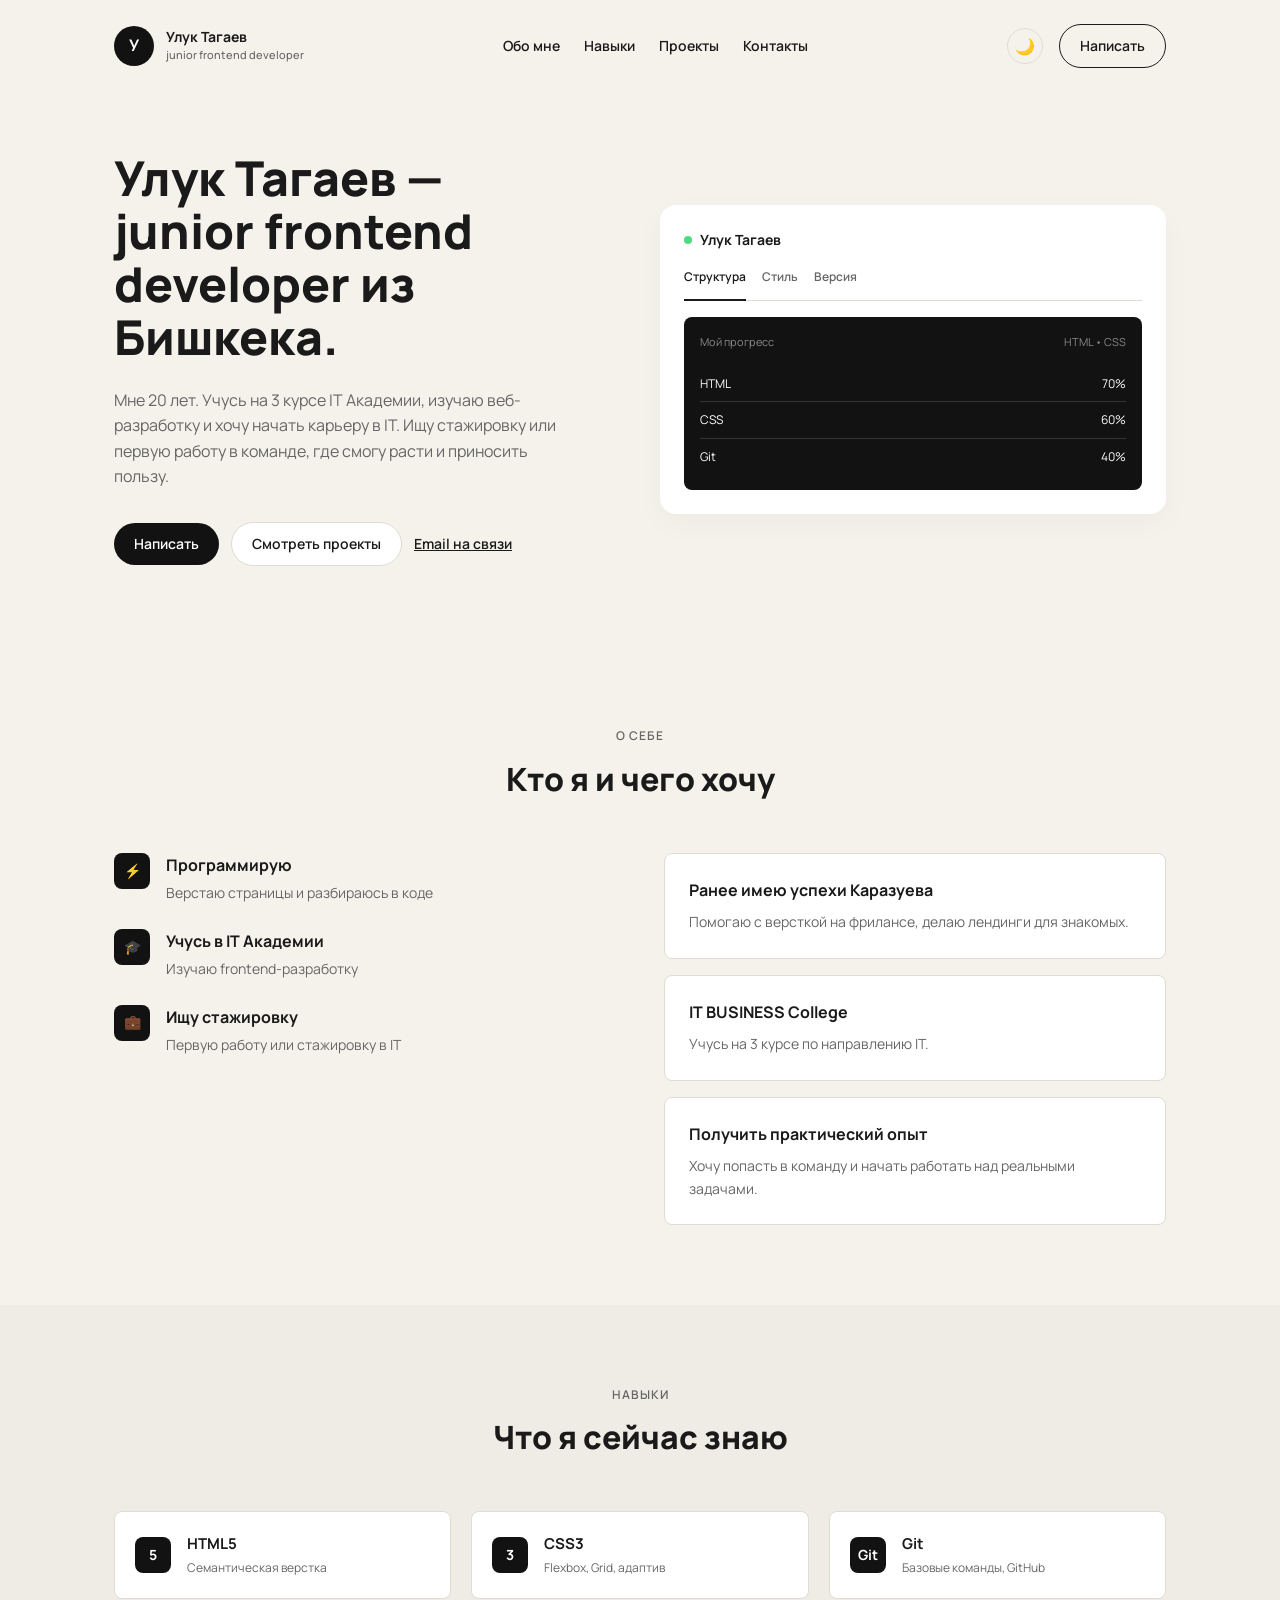
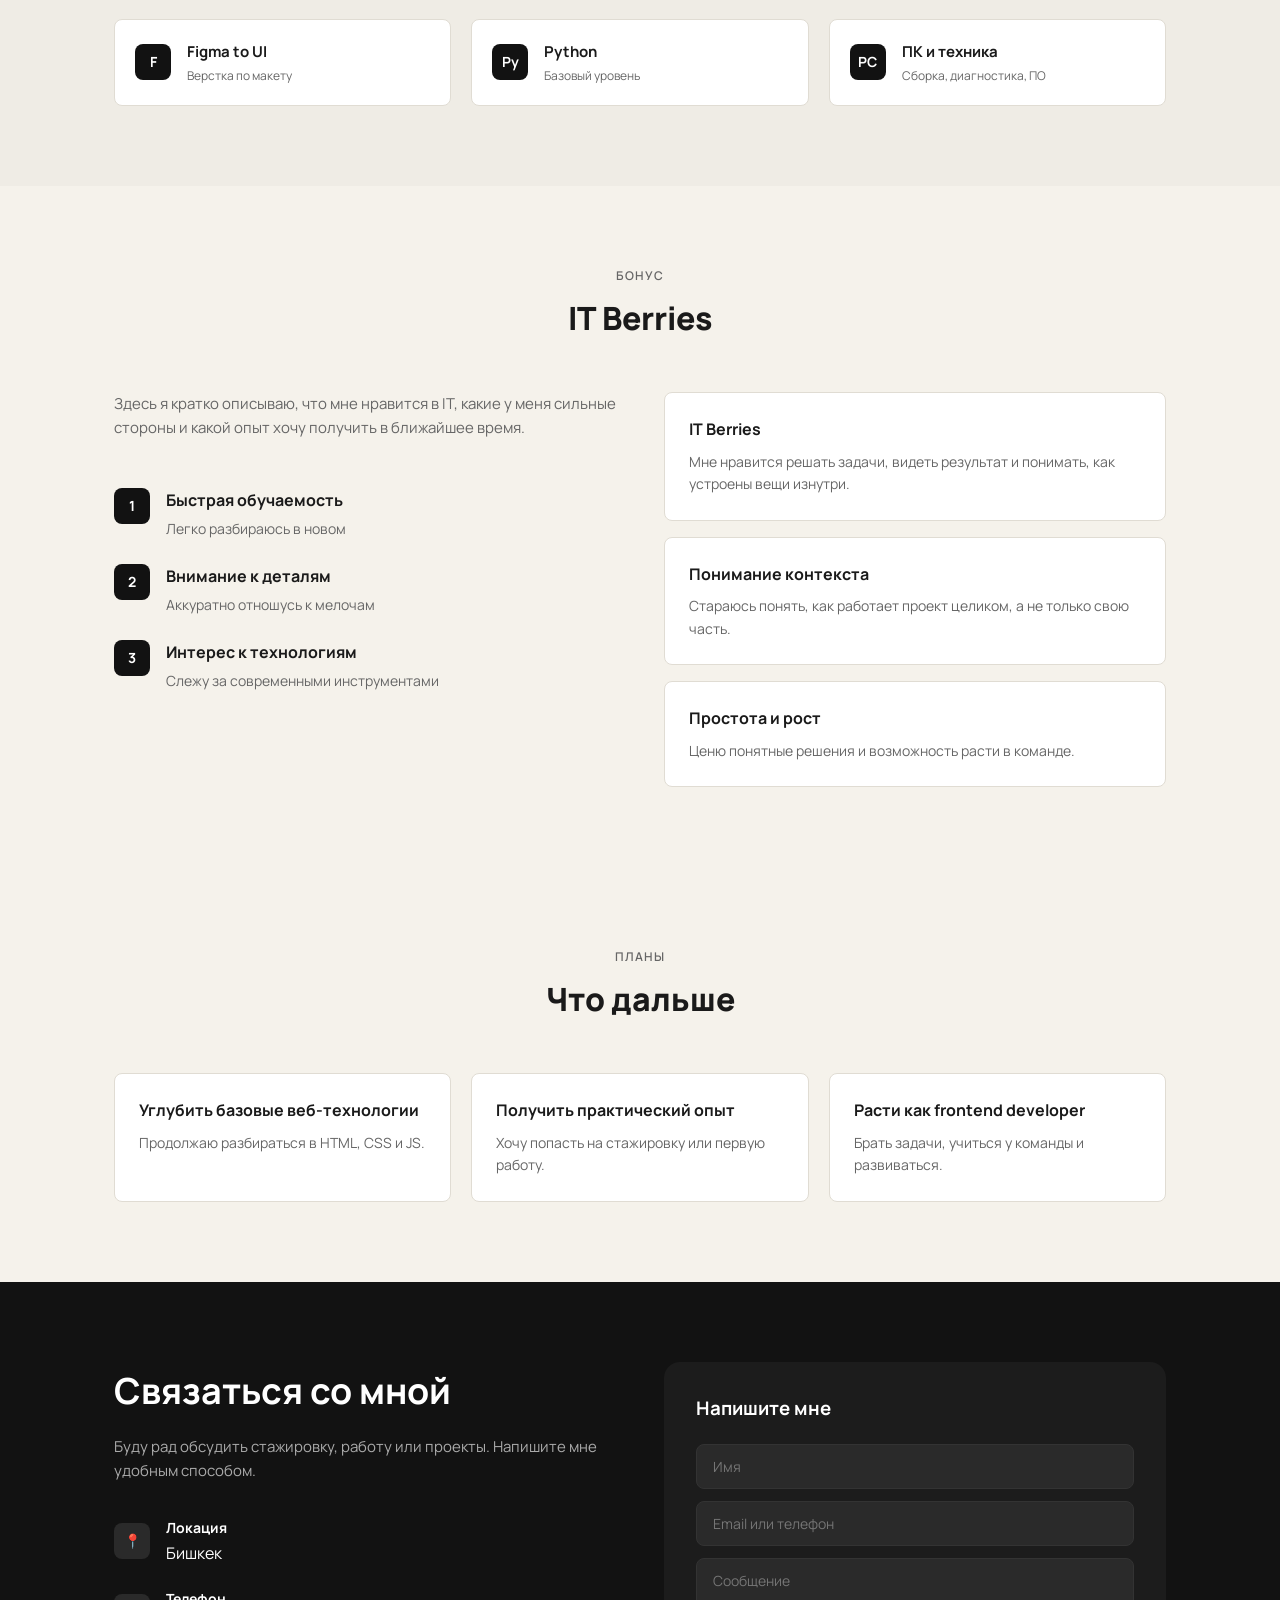
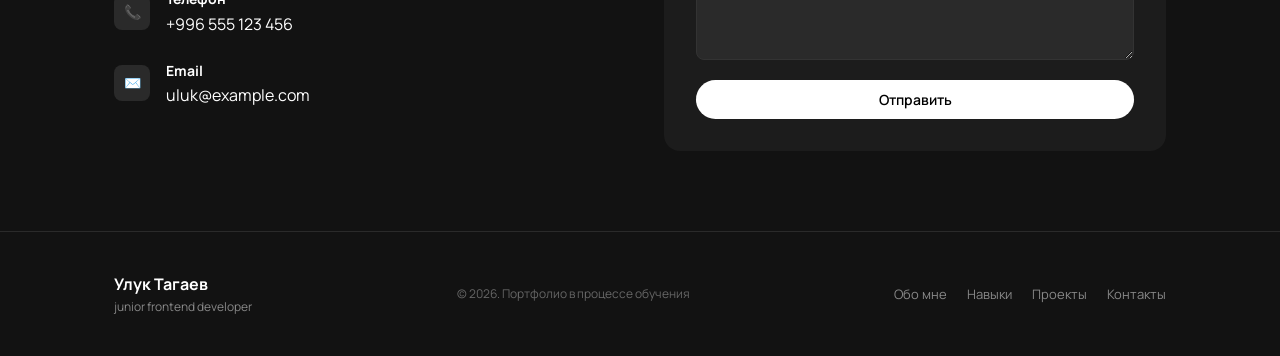
==== index.html @ b8d11c18 "Add files via upload" ====
<!DOCTYPE html>
<html lang="ru">
  <head>
    <meta charset="UTF-8" />
    <meta name="viewport" content="width=device-width, initial-scale=1.0" />
    <title>Улук Тагаев — Junior Frontend Developer</title>
    <link rel="stylesheet" href="style.css" />
    <link rel="preconnect" href="https://fonts.googleapis.com" />
    <link rel="preconnect" href="https://fonts.gstatic.com" crossorigin />
    <link
      href="https://fonts.googleapis.com/css2?family=Manrope:wght@400;500;600;700;800&display=swap"
      rel="stylesheet"
    />
  </head>
  <body>
    <header class="header">
      <div class="container header-inner">
        <div class="logo">
          <span class="logo-icon">У</span>
          <span class="logo-text"
            >Улук Тагаев<br /><small>junior frontend developer</small></span
          >
        </div>
        <nav class="nav">
          <a href="#about">Обо мне</a>
          <a href="#skills">Навыки</a>
          <a href="#projects">Проекты</a>
          <a href="#contacts">Контакты</a>
        </nav>
        <div class="header-actions">
          <button class="theme-toggle">🌙</button>
          <a href="#contacts" class="btn btn-outline">Написать</a>
        </div>
      </div>
    </header>

    <main>
      <section class="hero">
        <div class="container hero-grid">
          <div class="hero-content">
            <h1>
              Улук Тагаев —<br />junior frontend<br />developer из<br />Бишкека.
            </h1>
            <p>
              Мне 20 лет. Учусь на 3 курсе IT Академии, изучаю веб-разработку и
              хочу начать карьеру в IT. Ищу стажировку или первую работу в
              команде, где смогу расти и приносить пользу.
            </p>
            <div class="hero-buttons">
              <a href="#contacts" class="btn btn-dark">Написать</a>
              <a href="#projects" class="btn btn-light">Смотреть проекты</a>
              <a href="#" class="btn btn-link">Email на связи</a>
            </div>
          </div>
          <div class="hero-card">
            <div class="hero-card-header">
              <span class="status-dot"></span> Улук Тагаев
            </div>
            <div class="hero-card-tabs">
              <span class="active">Структура</span>
              <span>Стиль</span>
              <span>Версия</span>
            </div>
            <div class="hero-card-body">
              <div class="mock-window">
                <div class="mock-window-header">
                  <span>Мой прогресс</span>
                  <span>HTML • CSS</span>
                </div>
                <div class="mock-window-content">
                  <div class="mock-line">
                    <span>HTML</span> <span>70%</span>
                  </div>
                  <div class="mock-line"><span>CSS</span> <span>60%</span></div>
                  <div class="mock-line"><span>Git</span> <span>40%</span></div>
                </div>
              </div>
            </div>
          </div>
        </div>
      </section>

      <section id="about" class="section">
        <div class="container">
          <div class="section-title-center">
            <span class="subtitle">О себе</span>
            <h2>Кто я и чего хочу</h2>
          </div>
          <div class="split-layout">
            <div class="split-left">
              <div class="list-item">
                <div class="icon-box">⚡</div>
                <div>
                  <h4>Программирую</h4>
                  <p>Верстаю страницы и разбираюсь в коде</p>
                </div>
              </div>
              <div class="list-item">
                <div class="icon-box">🎓</div>
                <div>
                  <h4>Учусь в IT Академии</h4>
                  <p>Изучаю frontend-разработку</p>
                </div>
              </div>
              <div class="list-item">
                <div class="icon-box">💼</div>
                <div>
                  <h4>Ищу стажировку</h4>
                  <p>Первую работу или стажировку в IT</p>
                </div>
              </div>
            </div>
            <div class="split-right">
              <div class="card">
                <h4>Ранее имею успехи Каразуева</h4>
                <p>
                  Помогаю с версткой на фрилансе, делаю лендинги для знакомых.
                </p>
              </div>
              <div class="card">
                <h4>IT BUSINESS College</h4>
                <p>Учусь на 3 курсе по направлению IT.</p>
              </div>
              <div class="card">
                <h4>Получить практический опыт</h4>
                <p>
                  Хочу попасть в команду и начать работать над реальными
                  задачами.
                </p>
              </div>
            </div>
          </div>
        </div>
      </section>

      <section id="skills" class="section bg-light">
        <div class="container">
          <div class="section-title-center">
            <span class="subtitle">Навыки</span>
            <h2>Что я сейчас знаю</h2>
          </div>
          <div class="grid-3">
            <div class="skill-card">
              <div class="icon-box">5</div>
              <div>
                <h4>HTML5</h4>
                <p>Семантическая верстка</p>
              </div>
            </div>
            <div class="skill-card">
              <div class="icon-box">3</div>
              <div>
                <h4>CSS3</h4>
                <p>Flexbox, Grid, адаптив</p>
              </div>
            </div>
            <div class="skill-card">
              <div class="icon-box">Git</div>
              <div>
                <h4>Git</h4>
                <p>Базовые команды, GitHub</p>
              </div>
            </div>
            <div class="skill-card">
              <div class="icon-box">F</div>
              <div>
                <h4>Figma to UI</h4>
                <p>Верстка по макету</p>
              </div>
            </div>
            <div class="skill-card">
              <div class="icon-box">Py</div>
              <div>
                <h4>Python</h4>
                <p>Базовый уровень</p>
              </div>
            </div>
            <div class="skill-card">
              <div class="icon-box">PC</div>
              <div>
                <h4>ПК и техника</h4>
                <p>Сборка, диагностика, ПО</p>
              </div>
            </div>
          </div>
        </div>
      </section>

      <section class="section">
        <div class="container">
          <div class="section-title-center">
            <span class="subtitle">Бонус</span>
            <h2>IT Berries</h2>
          </div>
          <div class="split-layout">
            <div class="split-left">
              <p class="text-muted">
                Здесь я кратко описываю, что мне нравится в IT, какие у меня
                сильные стороны и какой опыт хочу получить в ближайшее время.
              </p>
              <div class="list-item">
                <div class="icon-box">1</div>
                <div>
                  <h4>Быстрая обучаемость</h4>
                  <p>Легко разбираюсь в новом</p>
                </div>
              </div>
              <div class="list-item">
                <div class="icon-box">2</div>
                <div>
                  <h4>Внимание к деталям</h4>
                  <p>Аккуратно отношусь к мелочам</p>
                </div>
              </div>
              <div class="list-item">
                <div class="icon-box">3</div>
                <div>
                  <h4>Интерес к технологиям</h4>
                  <p>Слежу за современными инструментами</p>
                </div>
              </div>
            </div>
            <div class="split-right">
              <div class="card">
                <h4>IT Berries</h4>
                <p>
                  Мне нравится решать задачи, видеть результат и понимать, как
                  устроены вещи изнутри.
                </p>
              </div>
              <div class="card">
                <h4>Понимание контекста</h4>
                <p>
                  Стараюсь понять, как работает проект целиком, а не только свою
                  часть.
                </p>
              </div>
              <div class="card">
                <h4>Простота и рост</h4>
                <p>Ценю понятные решения и возможность расти в команде.</p>
              </div>
            </div>
          </div>
        </div>
      </section>

      <section class="section">
        <div class="container">
          <div class="section-title-center">
            <span class="subtitle">Планы</span>
            <h2>Что дальше</h2>
          </div>
          <div class="grid-3">
            <div class="card">
              <h4>Углубить базовые веб-технологии</h4>
              <p>Продолжаю разбираться в HTML, CSS и JS.</p>
            </div>
            <div class="card">
              <h4>Получить практический опыт</h4>
              <p>Хочу попасть на стажировку или первую работу.</p>
            </div>
            <div class="card">
              <h4>Расти как frontend developer</h4>
              <p>Брать задачи, учиться у команды и развиваться.</p>
            </div>
          </div>
        </div>
      </section>

      <section id="contacts" class="section section-dark">
        <div class="container contact-grid">
          <div class="contact-info">
            <h2>Связаться со мной</h2>
            <p>
              Буду рад обсудить стажировку, работу или проекты. Напишите мне
              удобным способом.
            </p>
            <div class="contact-details">
              <div class="contact-item">
                <span class="icon-box">📍</span>
                <div><strong>Локация</strong><br />Бишкек</div>
              </div>
              <div class="contact-item">
                <span class="icon-box">📞</span>
                <div><strong>Телефон</strong><br />+996 555 123 456</div>
              </div>
              <div class="contact-item">
                <span class="icon-box">✉️</span>
                <div><strong>Email</strong><br />uluk@example.com</div>
              </div>
            </div>
          </div>
          <div class="contact-form-wrapper">
            <h3>Напишите мне</h3>
            <form class="contact-form">
              <input type="text" placeholder="Имя" />
              <input type="email" placeholder="Email или телефон" />
              <textarea placeholder="Сообщение" rows="4"></textarea>
              <button type="button" class="btn btn-light">Отправить</button>
            </form>
          </div>
        </div>
      </section>
    </main>

    <footer class="footer">
      <div class="container footer-inner">
        <div class="footer-logo">
          <strong>Улук Тагаев</strong>
          <span>junior frontend developer</span>
        </div>
        <div class="footer-copy">© 2026. Портфолио в процессе обучения</div>
        <div class="footer-links">
          <a href="#">Обо мне</a>
          <a href="#">Навыки</a>
          <a href="#">Проекты</a>
          <a href="#">Контакты</a>
        </div>
      </div>
    </footer>
  </body>
</html>
---- style.css ----
:root {
  --bg-main: #f5f2eb;
  --bg-white: #ffffff;
  --bg-dark: #121212;
  --text-main: #1a1a1a;
  --text-muted: #666666;
  --text-light: #999999;
  --border-color: #e0dcd3;
  --radius: 16px;
  --radius-sm: 8px;
  --font-main: "Manrope", sans-serif;
}

* {
  margin: 0;
  padding: 0;
  box-sizing: border-box;
}

html {
  scroll-behavior: smooth;
}

body {
  font-family: var(--font-main);
  background-color: var(--bg-main);
  color: var(--text-main);
  line-height: 1.6;
}

.container {
  max-width: 1100px;
  margin: 0 auto;
  padding: 0 24px;
}

/* --- HEADER --- */
.header {
  padding: 24px 0;
}

.header-inner {
  display: flex;
  justify-content: space-between;
  align-items: center;
}

.logo {
  display: flex;
  align-items: center;
  gap: 12px;
}

.logo-icon {
  display: flex;
  align-items: center;
  justify-content: center;
  width: 40px;
  height: 40px;
  background-color: var(--bg-dark);
  color: var(--bg-white);
  border-radius: 50%;
  font-weight: 700;
}

.logo-text {
  font-size: 14px;
  font-weight: 700;
  line-height: 1.2;
}

.logo-text small {
  font-size: 11px;
  color: var(--text-muted);
  font-weight: 500;
}

.nav {
  display: flex;
  gap: 24px;
}

.nav a {
  text-decoration: none;
  color: var(--text-main);
  font-size: 14px;
  font-weight: 600;
  transition: opacity 0.2s;
}

.nav a:hover {
  opacity: 0.7;
}

.header-actions {
  display: flex;
  align-items: center;
  gap: 16px;
}

.theme-toggle {
  background: none;
  border: 1px solid var(--border-color);
  border-radius: 50%;
  width: 36px;
  height: 36px;
  cursor: pointer;
  font-size: 16px;
}

.btn {
  display: inline-flex;
  align-items: center;
  justify-content: center;
  padding: 10px 20px;
  border-radius: 30px;
  font-size: 14px;
  font-weight: 600;
  text-decoration: none;
  cursor: pointer;
  transition: all 0.2s;
  border: none;
  font-family: var(--font-main);
}

.btn-outline {
  border: 1px solid var(--text-main);
  color: var(--text-main);
  background: transparent;
}

.btn-outline:hover {
  background: var(--text-main);
  color: var(--bg-white);
}

.btn-dark {
  background: var(--bg-dark);
  color: var(--bg-white);
}

.btn-dark:hover {
  background: #333;
}

.btn-light {
  background: var(--bg-white);
  color: var(--text-main);
  border: 1px solid var(--border-color);
}

.btn-light:hover {
  background: #f0f0f0;
}

.btn-link {
  background: transparent;
  color: var(--text-main);
  text-decoration: underline;
  padding: 10px 0;
}

.btn-link:hover {
  color: var(--text-muted);
}

/* --- HERO --- */
.hero {
  padding: 60px 0 80px;
}

.hero-grid {
  display: grid;
  grid-template-columns: 1fr 1fr;
  gap: 40px;
  align-items: center;
}

.hero-content h1 {
  font-size: 48px;
  line-height: 1.1;
  font-weight: 800;
  margin-bottom: 24px;
}

.hero-content p {
  font-size: 16px;
  color: var(--text-muted);
  margin-bottom: 32px;
  max-width: 90%;
}

.hero-buttons {
  display: flex;
  gap: 12px;
  align-items: center;
  flex-wrap: wrap;
}

.hero-card {
  background: var(--bg-white);
  border-radius: var(--radius);
  padding: 24px;
  box-shadow: 0 10px 30px rgba(0, 0, 0, 0.03);
}

.hero-card-header {
  font-weight: 700;
  font-size: 14px;
  display: flex;
  align-items: center;
  gap: 8px;
  margin-bottom: 16px;
}

.status-dot {
  width: 8px;
  height: 8px;
  background: #4ade80;
  border-radius: 50%;
}

.hero-card-tabs {
  display: flex;
  gap: 16px;
  font-size: 12px;
  font-weight: 600;
  color: var(--text-muted);
  margin-bottom: 16px;
  border-bottom: 1px solid var(--border-color);
  padding-bottom: 12px;
}

.hero-card-tabs .active {
  color: var(--text-main);
  border-bottom: 2px solid var(--text-main);
  padding-bottom: 12px;
  margin-bottom: -13px;
}

.mock-window {
  background: var(--bg-dark);
  border-radius: var(--radius-sm);
  padding: 16px;
  color: #fff;
}

.mock-window-header {
  display: flex;
  justify-content: space-between;
  font-size: 11px;
  color: #888;
  margin-bottom: 16px;
}

.mock-line {
  display: flex;
  justify-content: space-between;
  font-size: 12px;
  padding: 8px 0;
  border-bottom: 1px solid #333;
}

.mock-line:last-child {
  border-bottom: none;
}

/* --- SECTIONS --- */
.section {
  padding: 80px 0;
}

.section-dark {
  background: var(--bg-dark);
  color: var(--bg-white);
}

.bg-light {
  background: #efece5;
}

.section-title-center {
  text-align: center;
  margin-bottom: 48px;
}

.subtitle {
  display: block;
  font-size: 12px;
  text-transform: uppercase;
  letter-spacing: 1px;
  color: var(--text-muted);
  margin-bottom: 8px;
  font-weight: 600;
}

.section-title-center h2 {
  font-size: 32px;
  font-weight: 800;
}

.split-layout {
  display: grid;
  grid-template-columns: 1fr 1fr;
  gap: 48px;
}

.split-left {
  display: flex;
  flex-direction: column;
  gap: 24px;
}

.list-item {
  display: flex;
  gap: 16px;
  align-items: flex-start;
}

.icon-box {
  display: flex;
  align-items: center;
  justify-content: center;
  width: 36px;
  height: 36px;
  background: var(--bg-dark);
  color: var(--bg-white);
  border-radius: 8px;
  font-size: 14px;
  font-weight: 700;
  flex-shrink: 0;
}

.list-item h4 {
  font-size: 16px;
  margin-bottom: 4px;
}

.list-item p {
  font-size: 14px;
  color: var(--text-muted);
}

.split-right {
  display: flex;
  flex-direction: column;
  gap: 16px;
}

.card {
  background: var(--bg-white);
  border: 1px solid var(--border-color);
  border-radius: var(--radius-sm);
  padding: 24px;
}

.card h4 {
  font-size: 16px;
  margin-bottom: 8px;
}

.card p {
  font-size: 14px;
  color: var(--text-muted);
}

.grid-3 {
  display: grid;
  grid-template-columns: repeat(3, 1fr);
  gap: 20px;
}

.skill-card {
  background: var(--bg-white);
  border: 1px solid var(--border-color);
  border-radius: var(--radius-sm);
  padding: 20px;
  display: flex;
  align-items: center;
  gap: 16px;
}

.skill-card h4 {
  font-size: 15px;
  margin-bottom: 2px;
}

.skill-card p {
  font-size: 12px;
  color: var(--text-muted);
}

.text-muted {
  font-size: 15px;
  color: var(--text-muted);
  margin-bottom: 24px;
}

/* --- CONTACTS --- */
.contact-grid {
  display: grid;
  grid-template-columns: 1fr 1fr;
  gap: 48px;
}

.contact-info h2 {
  font-size: 36px;
  margin-bottom: 16px;
}

.contact-info p {
  color: #aaa;
  margin-bottom: 32px;
  font-size: 15px;
}

.contact-item {
  display: flex;
  gap: 16px;
  align-items: center;
  margin-bottom: 20px;
}

.contact-item .icon-box {
  background: #2a2a2a;
}

.contact-item strong {
  font-size: 14px;
}

.contact-form-wrapper {
  background: #1c1c1c;
  padding: 32px;
  border-radius: var(--radius);
}

.contact-form-wrapper h3 {
  margin-bottom: 20px;
}

.contact-form {
  display: flex;
  flex-direction: column;
  gap: 12px;
}

.contact-form input,
.contact-form textarea {
  width: 100%;
  padding: 12px 16px;
  background: #2a2a2a;
  border: 1px solid #333;
  border-radius: var(--radius-sm);
  color: #fff;
  font-family: var(--font-main);
  font-size: 14px;
  outline: none;
}

.contact-form input:focus,
.contact-form textarea:focus {
  border-color: #555;
}

.contact-form .btn-light {
  margin-top: 8px;
  border: none;
  background: #fff;
  color: #000;
  width: 100%;
}

/* --- FOOTER --- */
.footer {
  padding: 40px 0;
  border-top: 1px solid #2a2a2a;
  background: var(--bg-dark);
  color: #fff;
}

.footer-inner {
  display: flex;
  justify-content: space-between;
  align-items: center;
  flex-wrap: wrap;
  gap: 20px;
}

.footer-logo {
  display: flex;
  flex-direction: column;
}

.footer-logo span {
  font-size: 12px;
  color: #888;
}

.footer-copy {
  font-size: 12px;
  color: #666;
}

.footer-links {
  display: flex;
  gap: 20px;
}

.footer-links a {
  color: #888;
  text-decoration: none;
  font-size: 13px;
}

.footer-links a:hover {
  color: #fff;
}

/* --- MOBILE ADAPTATION --- */
@media (max-width: 900px) {
  .hero-grid,
  .split-layout,
  .contact-grid {
    grid-template-columns: 1fr;
    gap: 32px;
  }

  .grid-3 {
    grid-template-columns: 1fr;
  }

  .hero-content h1 {
    font-size: 36px;
  }
}

@media (max-width: 768px) {
  .header-inner {
    flex-wrap: wrap;
    gap: 16px;
  }

  .nav {
    order: 3;
    width: 100%;
    justify-content: space-between;
    margin-top: 10px;
  }

  .hero-content h1 {
    font-size: 32px;
  }

  .hero-buttons {
    flex-direction: column;
    align-items: stretch;
  }

  .hero-buttons .btn {
    width: 100%;
    text-align: center;
  }

  .footer-inner {
    flex-direction: column;
    text-align: center;
  }

  .footer-links {
    justify-content: center;
    flex-wrap: wrap;
  }
}
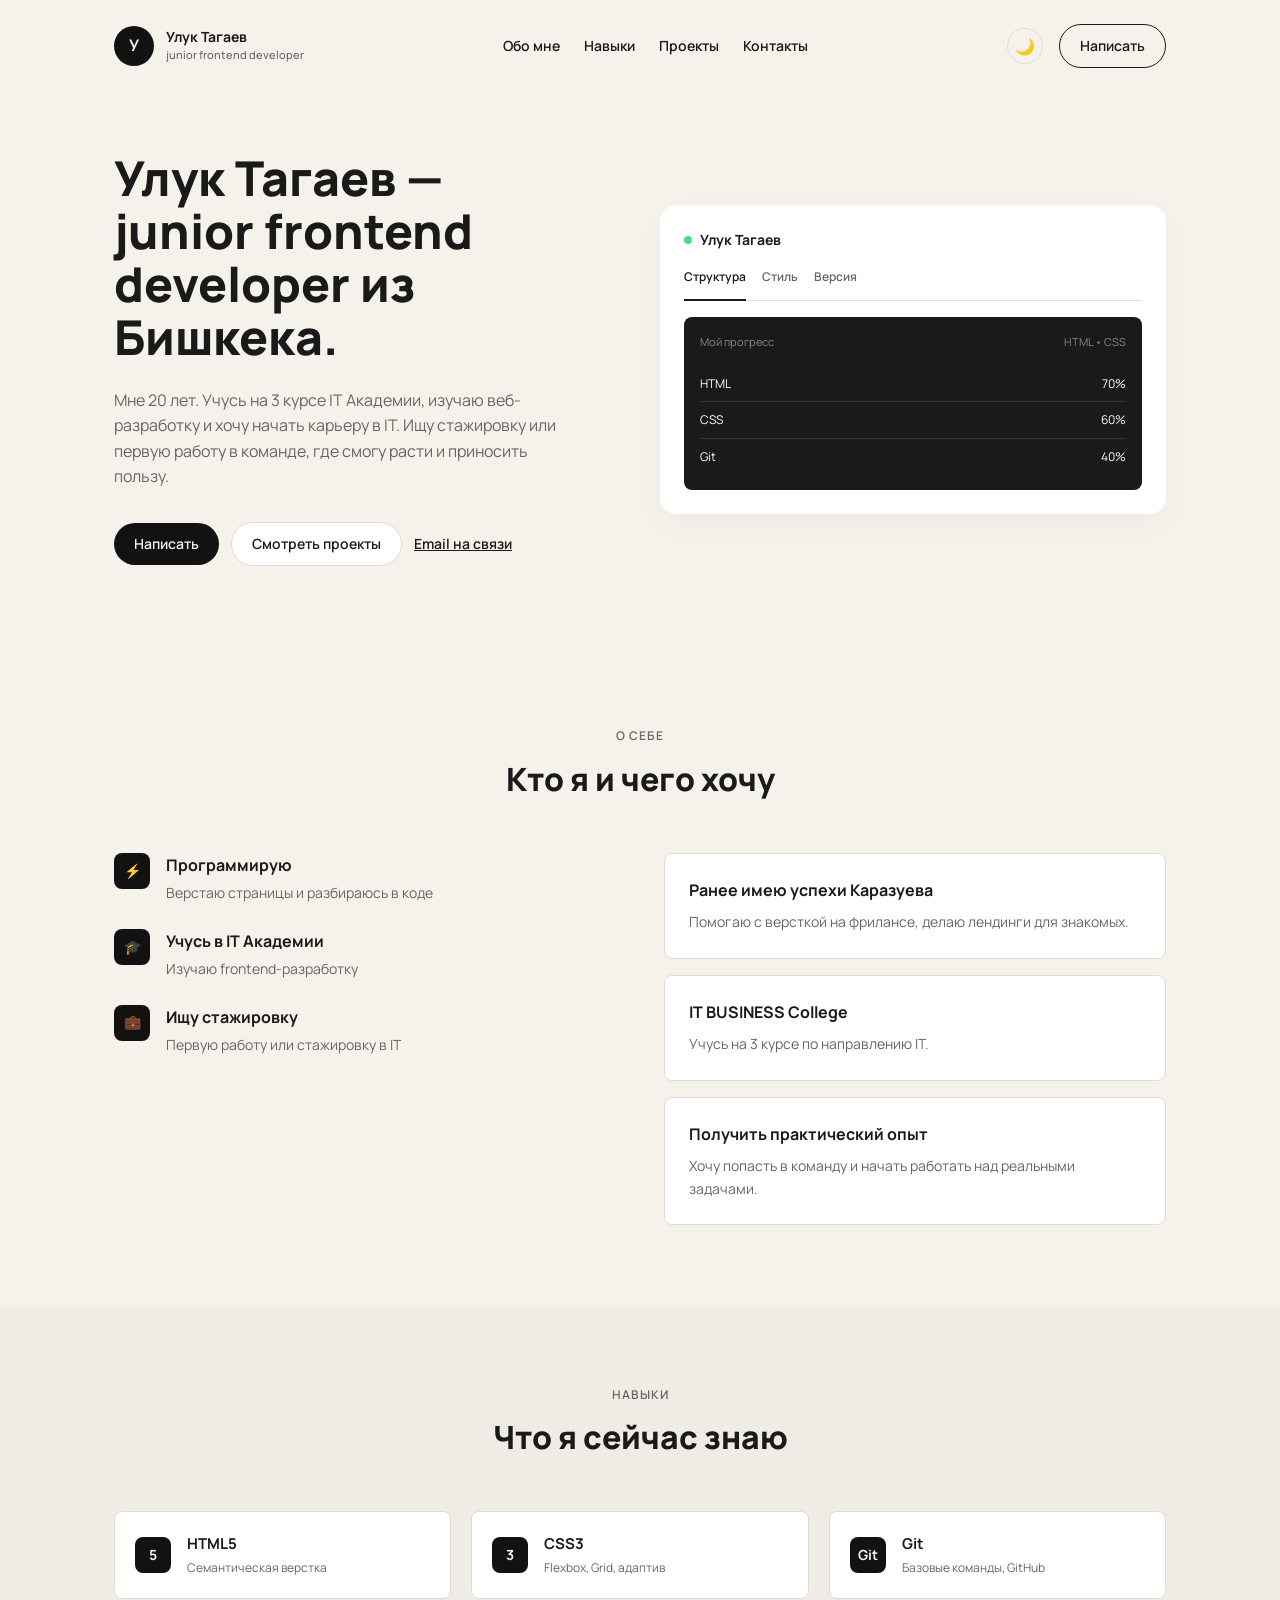
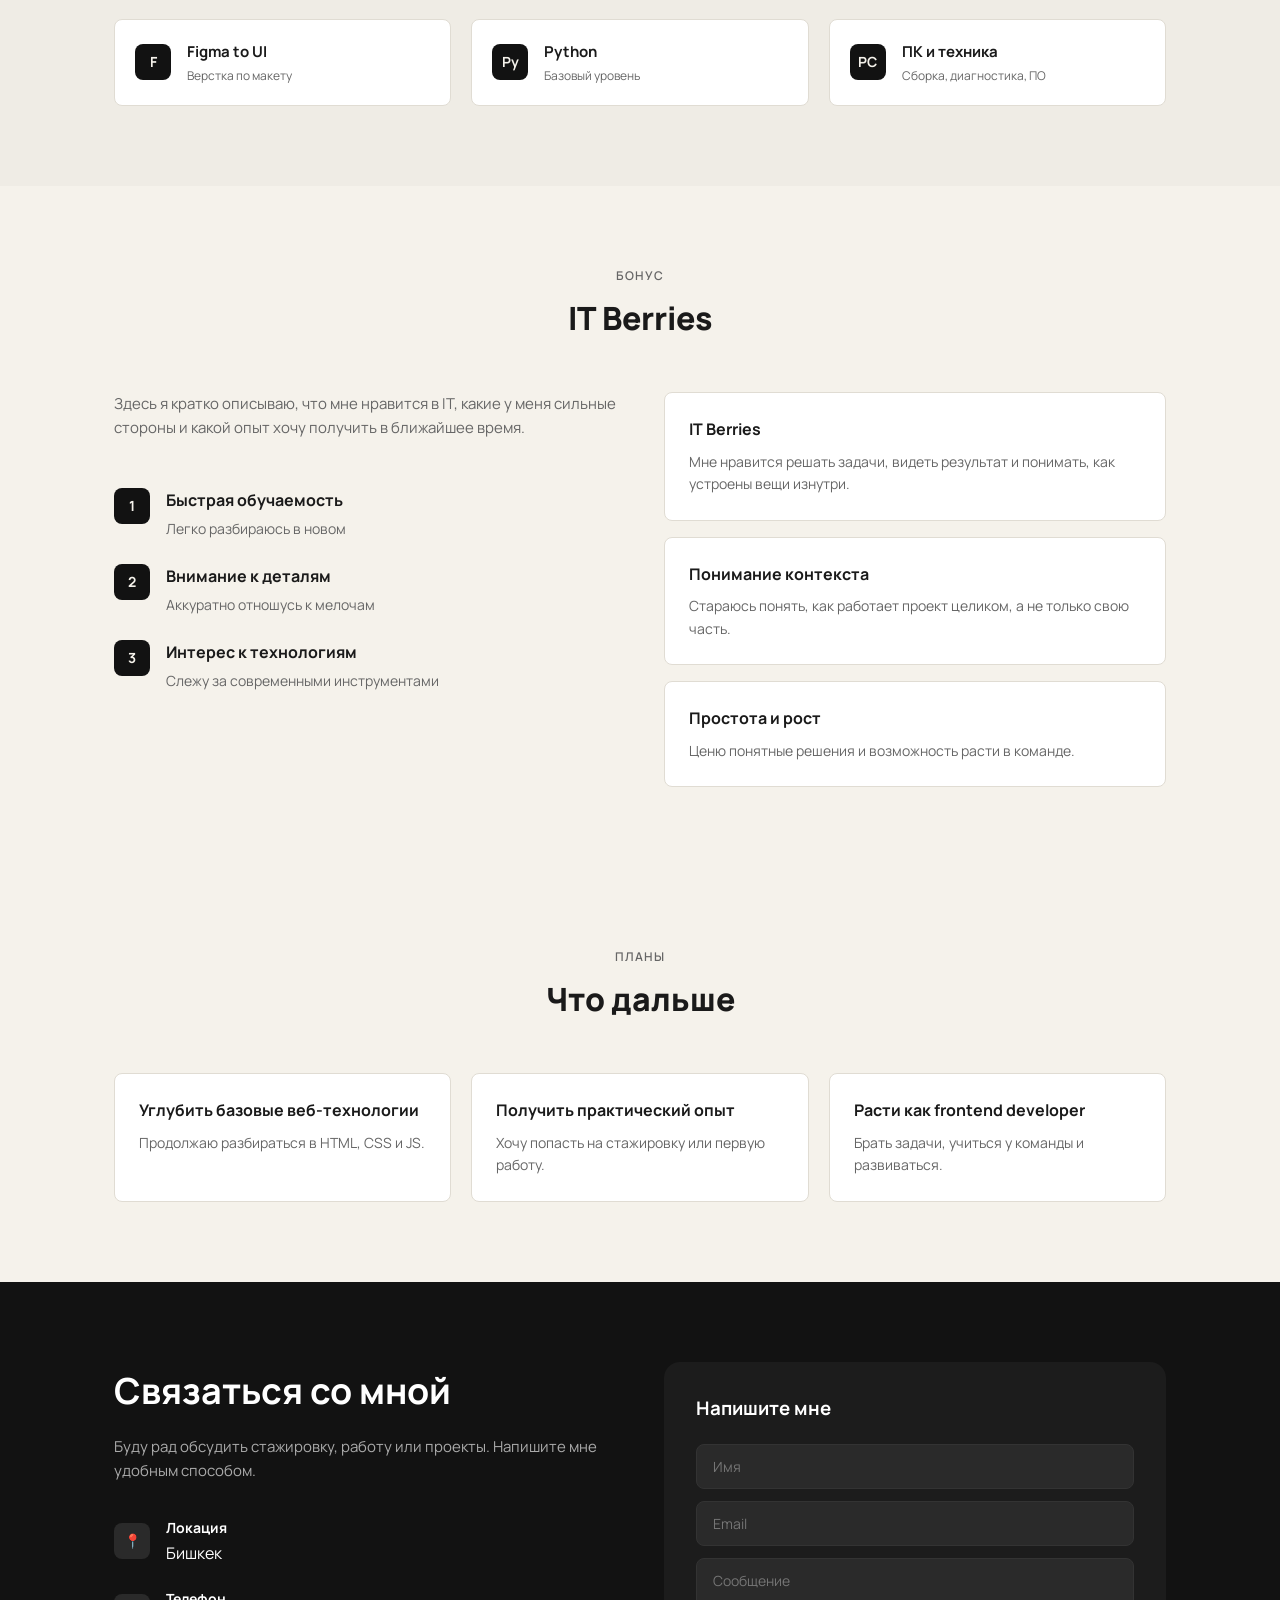
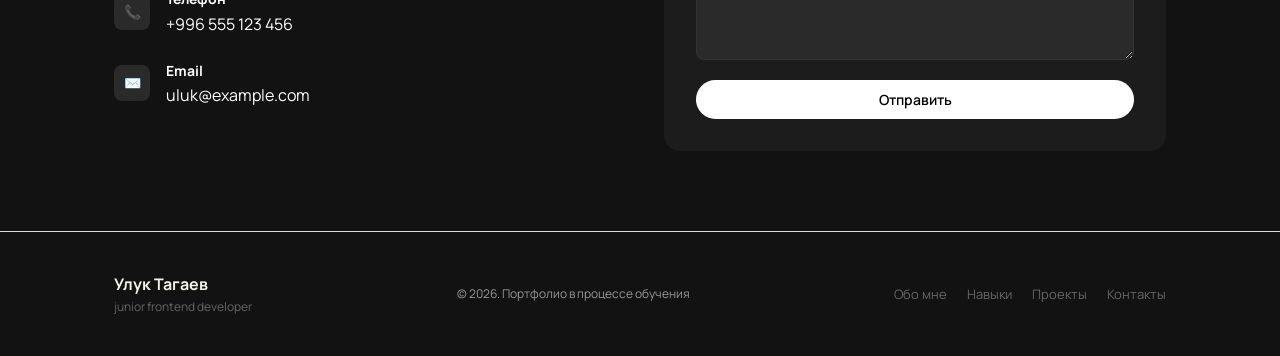
==== commit 934a95a9: "Updating code." ====
--- a/index.html
+++ b/index.html
@@ -21,21 +21,22 @@
             >Улук Тагаев<br /><small>junior frontend developer</small></span
           >
         </div>
-        <nav class="nav">
+        <button class="burger" id="burgerBtn">☰</button>
+        <nav class="nav" id="mainNav">
           <a href="#about">Обо мне</a>
           <a href="#skills">Навыки</a>
           <a href="#projects">Проекты</a>
           <a href="#contacts">Контакты</a>
         </nav>
         <div class="header-actions">
-          <button class="theme-toggle">🌙</button>
+          <button class="theme-toggle" id="themeToggle">🌙</button>
           <a href="#contacts" class="btn btn-outline">Написать</a>
         </div>
       </div>
     </header>
 
     <main>
-      <section class="hero">
+      <section class="hero reveal">
         <div class="container hero-grid">
           <div class="hero-content">
             <h1>
@@ -80,7 +81,7 @@
         </div>
       </section>
 
-      <section id="about" class="section">
+      <section id="about" class="section reveal">
         <div class="container">
           <div class="section-title-center">
             <span class="subtitle">О себе</span>
@@ -132,8 +133,7 @@
           </div>
         </div>
       </section>
-
-      <section id="skills" class="section bg-light">
+      <section id="skills" class="section bg-light reveal">
         <div class="container">
           <div class="section-title-center">
             <span class="subtitle">Навыки</span>
@@ -186,7 +186,7 @@
         </div>
       </section>
 
-      <section class="section">
+      <section class="section reveal">
         <div class="container">
           <div class="section-title-center">
             <span class="subtitle">Бонус</span>
@@ -244,7 +244,7 @@
         </div>
       </section>
 
-      <section class="section">
+      <section class="section reveal">
         <div class="container">
           <div class="section-title-center">
             <span class="subtitle">Планы</span>
@@ -267,7 +267,7 @@
         </div>
       </section>
 
-      <section id="contacts" class="section section-dark">
+      <section id="contacts" class="section section-dark reveal">
         <div class="container contact-grid">
           <div class="contact-info">
             <h2>Связаться со мной</h2>
@@ -292,11 +292,29 @@
           </div>
           <div class="contact-form-wrapper">
             <h3>Напишите мне</h3>
-            <form class="contact-form">
-              <input type="text" placeholder="Имя" />
-              <input type="email" placeholder="Email или телефон" />
-              <textarea placeholder="Сообщение" rows="4"></textarea>
-              <button type="button" class="btn btn-light">Отправить</button>
+            <form class="contact-form" id="contactForm" novalidate>
+              <div class="input-group">
+                <input type="text" id="nameInput" placeholder="Имя" />
+                <span class="error-msg" id="nameError"></span>
+              </div>
+              <div class="input-group">
+                <input type="email" id="emailInput" placeholder="Email" />
+                <span class="error-msg" id="emailError"></span>
+              </div>
+              <div class="input-group">
+                <textarea
+                  id="messageInput"
+                  placeholder="Сообщение"
+                  rows="4"
+                ></textarea>
+                <span class="error-msg" id="messageError"></span>
+              </div>
+              <button type="submit" class="btn btn-light" id="submitBtn">
+                Отправить
+              </button>
+              <div class="form-success" id="formSuccess">
+                Сообщение успешно отправлено!
+              </div>
             </form>
           </div>
         </div>
@@ -311,12 +329,13 @@
         </div>
         <div class="footer-copy">© 2026. Портфолио в процессе обучения</div>
         <div class="footer-links">
-          <a href="#">Обо мне</a>
-          <a href="#">Навыки</a>
-          <a href="#">Проекты</a>
-          <a href="#">Контакты</a>
+          <a href="#about">Обо мне</a>
+          <a href="#skills">Навыки</a>
+          <a href="#projects">Проекты</a>
+          <a href="#contacts">Контакты</a>
         </div>
       </div>
     </footer>
+    <script src="script.js"></script>
   </body>
 </html>
--- a/style.css
+++ b/style.css
@@ -11,6 +11,16 @@
   --font-main: "Manrope", sans-serif;
 }
 
+body.dark-theme {
+  --bg-main: #121212;
+  --bg-white: #1e1e1e;
+  --bg-dark: #f5f2eb;
+  --text-main: #f5f2eb;
+  --text-muted: #a0a0a0;
+  --text-light: #777777;
+  --border-color: #333333;
+}
+
 * {
   margin: 0;
   padding: 0;
@@ -26,6 +36,7 @@
   background-color: var(--bg-main);
   color: var(--text-main);
   line-height: 1.6;
+  transition: background-color 0.3s, color 0.3s;
 }
 
 .container {
@@ -34,15 +45,20 @@
   padding: 0 24px;
 }
 
-/* --- HEADER --- */
 .header {
   padding: 24px 0;
+  position: sticky;
+  top: 0;
+  background-color: var(--bg-main);
+  z-index: 100;
+  transition: background-color 0.3s;
 }
 
 .header-inner {
   display: flex;
   justify-content: space-between;
   align-items: center;
+  position: relative;
 }
 
 .logo {
@@ -50,7 +66,6 @@
   align-items: center;
   gap: 12px;
 }
-
 .logo-icon {
   display: flex;
   align-items: center;
@@ -58,17 +73,16 @@
   width: 40px;
   height: 40px;
   background-color: var(--bg-dark);
-  color: var(--bg-white);
+  color: var(--bg-main);
   border-radius: 50%;
   font-weight: 700;
-}
-
+  transition: background-color 0.3s, color 0.3s;
+}
 .logo-text {
   font-size: 14px;
   font-weight: 700;
   line-height: 1.2;
 }
-
 .logo-text small {
   font-size: 11px;
   color: var(--text-muted);
@@ -79,7 +93,6 @@
   display: flex;
   gap: 24px;
 }
-
 .nav a {
   text-decoration: none;
   color: var(--text-main);
@@ -87,7 +100,6 @@
   font-weight: 600;
   transition: opacity 0.2s;
 }
-
 .nav a:hover {
   opacity: 0.7;
 }
@@ -106,6 +118,19 @@
   height: 36px;
   cursor: pointer;
   font-size: 16px;
+  display: flex;
+  align-items: center;
+  justify-content: center;
+  transition: background 0.3s, border-color 0.3s;
+}
+
+.burger {
+  display: none;
+  background: none;
+  border: none;
+  font-size: 24px;
+  cursor: pointer;
+  color: var(--text-main);
 }
 
 .btn {
@@ -128,68 +153,62 @@
   color: var(--text-main);
   background: transparent;
 }
-
 .btn-outline:hover {
   background: var(--text-main);
-  color: var(--bg-white);
-}
-
+  color: var(--bg-main);
+}
 .btn-dark {
   background: var(--bg-dark);
-  color: var(--bg-white);
-}
-
+  color: var(--bg-main);
+}
 .btn-dark:hover {
   background: #333;
 }
+body.dark-theme .btn-dark {
+  background: var(--text-main);
+  color: #121212;
+}
+body.dark-theme .btn-dark:hover {
+  background: #ccc;
+}
 
 .btn-light {
   background: var(--bg-white);
   color: var(--text-main);
   border: 1px solid var(--border-color);
 }
-
 .btn-light:hover {
-  background: #f0f0f0;
-}
-
+  background: var(--bg-main);
+}
 .btn-link {
   background: transparent;
   color: var(--text-main);
   text-decoration: underline;
   padding: 10px 0;
-}
-
-.btn-link:hover {
-  color: var(--text-muted);
 }
 
 /* --- HERO --- */
 .hero {
   padding: 60px 0 80px;
 }
-
 .hero-grid {
   display: grid;
   grid-template-columns: 1fr 1fr;
   gap: 40px;
   align-items: center;
 }
-
 .hero-content h1 {
   font-size: 48px;
   line-height: 1.1;
   font-weight: 800;
   margin-bottom: 24px;
 }
-
 .hero-content p {
   font-size: 16px;
   color: var(--text-muted);
   margin-bottom: 32px;
   max-width: 90%;
 }
-
 .hero-buttons {
   display: flex;
   gap: 12px;
@@ -202,8 +221,8 @@
   border-radius: var(--radius);
   padding: 24px;
   box-shadow: 0 10px 30px rgba(0, 0, 0, 0.03);
-}
-
+  transition: background-color 0.3s;
+}
 .hero-card-header {
   font-weight: 700;
   font-size: 14px;
@@ -212,14 +231,12 @@
   gap: 8px;
   margin-bottom: 16px;
 }
-
 .status-dot {
   width: 8px;
   height: 8px;
   background: #4ade80;
   border-radius: 50%;
 }
-
 .hero-card-tabs {
   display: flex;
   gap: 16px;
@@ -230,21 +247,18 @@
   border-bottom: 1px solid var(--border-color);
   padding-bottom: 12px;
 }
-
 .hero-card-tabs .active {
   color: var(--text-main);
   border-bottom: 2px solid var(--text-main);
   padding-bottom: 12px;
   margin-bottom: -13px;
 }
-
 .mock-window {
-  background: var(--bg-dark);
+  background: #1a1a1a;
   border-radius: var(--radius-sm);
   padding: 16px;
   color: #fff;
 }
-
 .mock-window-header {
   display: flex;
   justify-content: space-between;
@@ -252,7 +266,6 @@
   color: #888;
   margin-bottom: 16px;
 }
-
 .mock-line {
   display: flex;
   justify-content: space-between;
@@ -260,7 +273,6 @@
   padding: 8px 0;
   border-bottom: 1px solid #333;
 }
-
 .mock-line:last-child {
   border-bottom: none;
 }
@@ -269,21 +281,25 @@
 .section {
   padding: 80px 0;
 }
-
 .section-dark {
-  background: var(--bg-dark);
-  color: var(--bg-white);
-}
-
+  background: #121212;
+  color: #ffffff;
+}
+body.dark-theme .section-dark {
+  background: #000000;
+}
 .bg-light {
   background: #efece5;
+  transition: background-color 0.3s;
+}
+body.dark-theme .bg-light {
+  background: #181818;
 }
 
 .section-title-center {
   text-align: center;
   margin-bottom: 48px;
 }
-
 .subtitle {
   display: block;
   font-size: 12px;
@@ -293,7 +309,6 @@
   margin-bottom: 8px;
   font-weight: 600;
 }
-
 .section-title-center h2 {
   font-size: 32px;
   font-weight: 800;
@@ -304,19 +319,16 @@
   grid-template-columns: 1fr 1fr;
   gap: 48px;
 }
-
 .split-left {
   display: flex;
   flex-direction: column;
   gap: 24px;
 }
-
 .list-item {
   display: flex;
   gap: 16px;
   align-items: flex-start;
 }
-
 .icon-box {
   display: flex;
   align-items: center;
@@ -324,18 +336,17 @@
   width: 36px;
   height: 36px;
   background: var(--bg-dark);
-  color: var(--bg-white);
+  color: var(--bg-main);
   border-radius: 8px;
   font-size: 14px;
   font-weight: 700;
   flex-shrink: 0;
-}
-
+  transition: background-color 0.3s, color 0.3s;
+}
 .list-item h4 {
   font-size: 16px;
   margin-bottom: 4px;
 }
-
 .list-item p {
   font-size: 14px;
   color: var(--text-muted);
@@ -346,19 +357,17 @@
   flex-direction: column;
   gap: 16px;
 }
-
 .card {
   background: var(--bg-white);
   border: 1px solid var(--border-color);
   border-radius: var(--radius-sm);
   padding: 24px;
-}
-
+  transition: background-color 0.3s, border-color 0.3s;
+}
 .card h4 {
   font-size: 16px;
   margin-bottom: 8px;
 }
-
 .card p {
   font-size: 14px;
   color: var(--text-muted);
@@ -369,7 +378,6 @@
   grid-template-columns: repeat(3, 1fr);
   gap: 20px;
 }
-
 .skill-card {
   background: var(--bg-white);
   border: 1px solid var(--border-color);
@@ -378,18 +386,16 @@
   display: flex;
   align-items: center;
   gap: 16px;
-}
-
+  transition: background-color 0.3s, border-color 0.3s;
+}
 .skill-card h4 {
   font-size: 15px;
   margin-bottom: 2px;
 }
-
 .skill-card p {
   font-size: 12px;
   color: var(--text-muted);
 }
-
 .text-muted {
   font-size: 15px;
   color: var(--text-muted);
@@ -402,29 +408,25 @@
   grid-template-columns: 1fr 1fr;
   gap: 48px;
 }
-
 .contact-info h2 {
   font-size: 36px;
   margin-bottom: 16px;
 }
-
 .contact-info p {
   color: #aaa;
   margin-bottom: 32px;
   font-size: 15px;
 }
-
 .contact-item {
   display: flex;
   gap: 16px;
   align-items: center;
   margin-bottom: 20px;
 }
-
 .contact-item .icon-box {
   background: #2a2a2a;
-}
-
+  color: #fff;
+}
 .contact-item strong {
   font-size: 14px;
 }
@@ -434,15 +436,17 @@
   padding: 32px;
   border-radius: var(--radius);
 }
-
 .contact-form-wrapper h3 {
   margin-bottom: 20px;
 }
-
 .contact-form {
   display: flex;
   flex-direction: column;
   gap: 12px;
+}
+.input-group {
+  display: flex;
+  flex-direction: column;
 }
 
 .contact-form input,
@@ -456,11 +460,40 @@
   font-family: var(--font-main);
   font-size: 14px;
   outline: none;
-}
-
+  transition: border-color 0.3s;
+}
 .contact-form input:focus,
 .contact-form textarea:focus {
   border-color: #555;
+}
+.contact-form input.error,
+.contact-form textarea.error {
+  border-color: #ff4d4f;
+}
+
+.error-msg {
+  color: #ff4d4f;
+  font-size: 12px;
+  margin-top: 4px;
+  display: none;
+}
+.error-msg.visible {
+  display: block;
+}
+
+.form-success {
+  display: none;
+  background: #4ade80;
+  color: #000;
+  padding: 12px;
+  border-radius: var(--radius-sm);
+  text-align: center;
+  font-size: 14px;
+  font-weight: 600;
+  margin-top: 10px;
+}
+.form-success.visible {
+  display: block;
 }
 
 .contact-form .btn-light {
@@ -470,15 +503,22 @@
   color: #000;
   width: 100%;
 }
-
-/* --- FOOTER --- */
+.contact-form .btn-light:hover {
+  background: #ddd;
+}
+
 .footer {
   padding: 40px 0;
-  border-top: 1px solid #2a2a2a;
+  border-top: 1px solid var(--border-color);
   background: var(--bg-dark);
+  color: var(--bg-main);
+  transition: background-color 0.3s;
+}
+body.dark-theme .footer {
+  background: #000;
   color: #fff;
-}
-
+  border-top-color: #333;
+}
 .footer-inner {
   display: flex;
   justify-content: space-between;
@@ -486,38 +526,42 @@
   flex-wrap: wrap;
   gap: 20px;
 }
-
 .footer-logo {
   display: flex;
   flex-direction: column;
 }
-
 .footer-logo span {
   font-size: 12px;
-  color: #888;
-}
-
+  color: var(--text-muted);
+}
 .footer-copy {
   font-size: 12px;
-  color: #666;
-}
-
+  color: var(--text-light);
+}
 .footer-links {
   display: flex;
   gap: 20px;
 }
-
 .footer-links a {
-  color: #888;
+  color: var(--text-muted);
   text-decoration: none;
   font-size: 13px;
-}
-
+  transition: color 0.3s;
+}
 .footer-links a:hover {
-  color: #fff;
-}
-
-/* --- MOBILE ADAPTATION --- */
+  color: var(--text-main);
+}
+
+.reveal {
+  opacity: 0;
+  transform: translateY(40px);
+  transition: all 0.8s ease-out;
+}
+.reveal.active {
+  opacity: 1;
+  transform: translateY(0);
+}
+
 @media (max-width: 900px) {
   .hero-grid,
   .split-layout,
@@ -525,11 +569,9 @@
     grid-template-columns: 1fr;
     gap: 32px;
   }
-
   .grid-3 {
-    grid-template-columns: 1fr;
-  }
-
+    grid-template-columns: 1fr 1fr;
+  }
   .hero-content h1 {
     font-size: 36px;
   }
@@ -538,35 +580,51 @@
 @media (max-width: 768px) {
   .header-inner {
     flex-wrap: wrap;
+  }
+
+  .burger {
+    display: block;
+    order: 2;
+  }
+
+  .nav {
+    order: 4;
+    width: 100%;
+    display: none;
+    flex-direction: column;
     gap: 16px;
-  }
-
-  .nav {
+    background: var(--bg-main);
+    padding: 20px 0;
+    border-top: 1px solid var(--border-color);
+  }
+  .nav.active {
+    display: flex;
+  }
+
+  .header-actions {
     order: 3;
-    width: 100%;
-    justify-content: space-between;
-    margin-top: 10px;
-  }
-
+    margin-left: auto;
+    margin-right: 15px;
+  }
+
+  .grid-3 {
+    grid-template-columns: 1fr;
+  }
   .hero-content h1 {
     font-size: 32px;
   }
-
   .hero-buttons {
     flex-direction: column;
     align-items: stretch;
   }
-
   .hero-buttons .btn {
     width: 100%;
     text-align: center;
   }
-
   .footer-inner {
     flex-direction: column;
     text-align: center;
   }
-
   .footer-links {
     justify-content: center;
     flex-wrap: wrap;
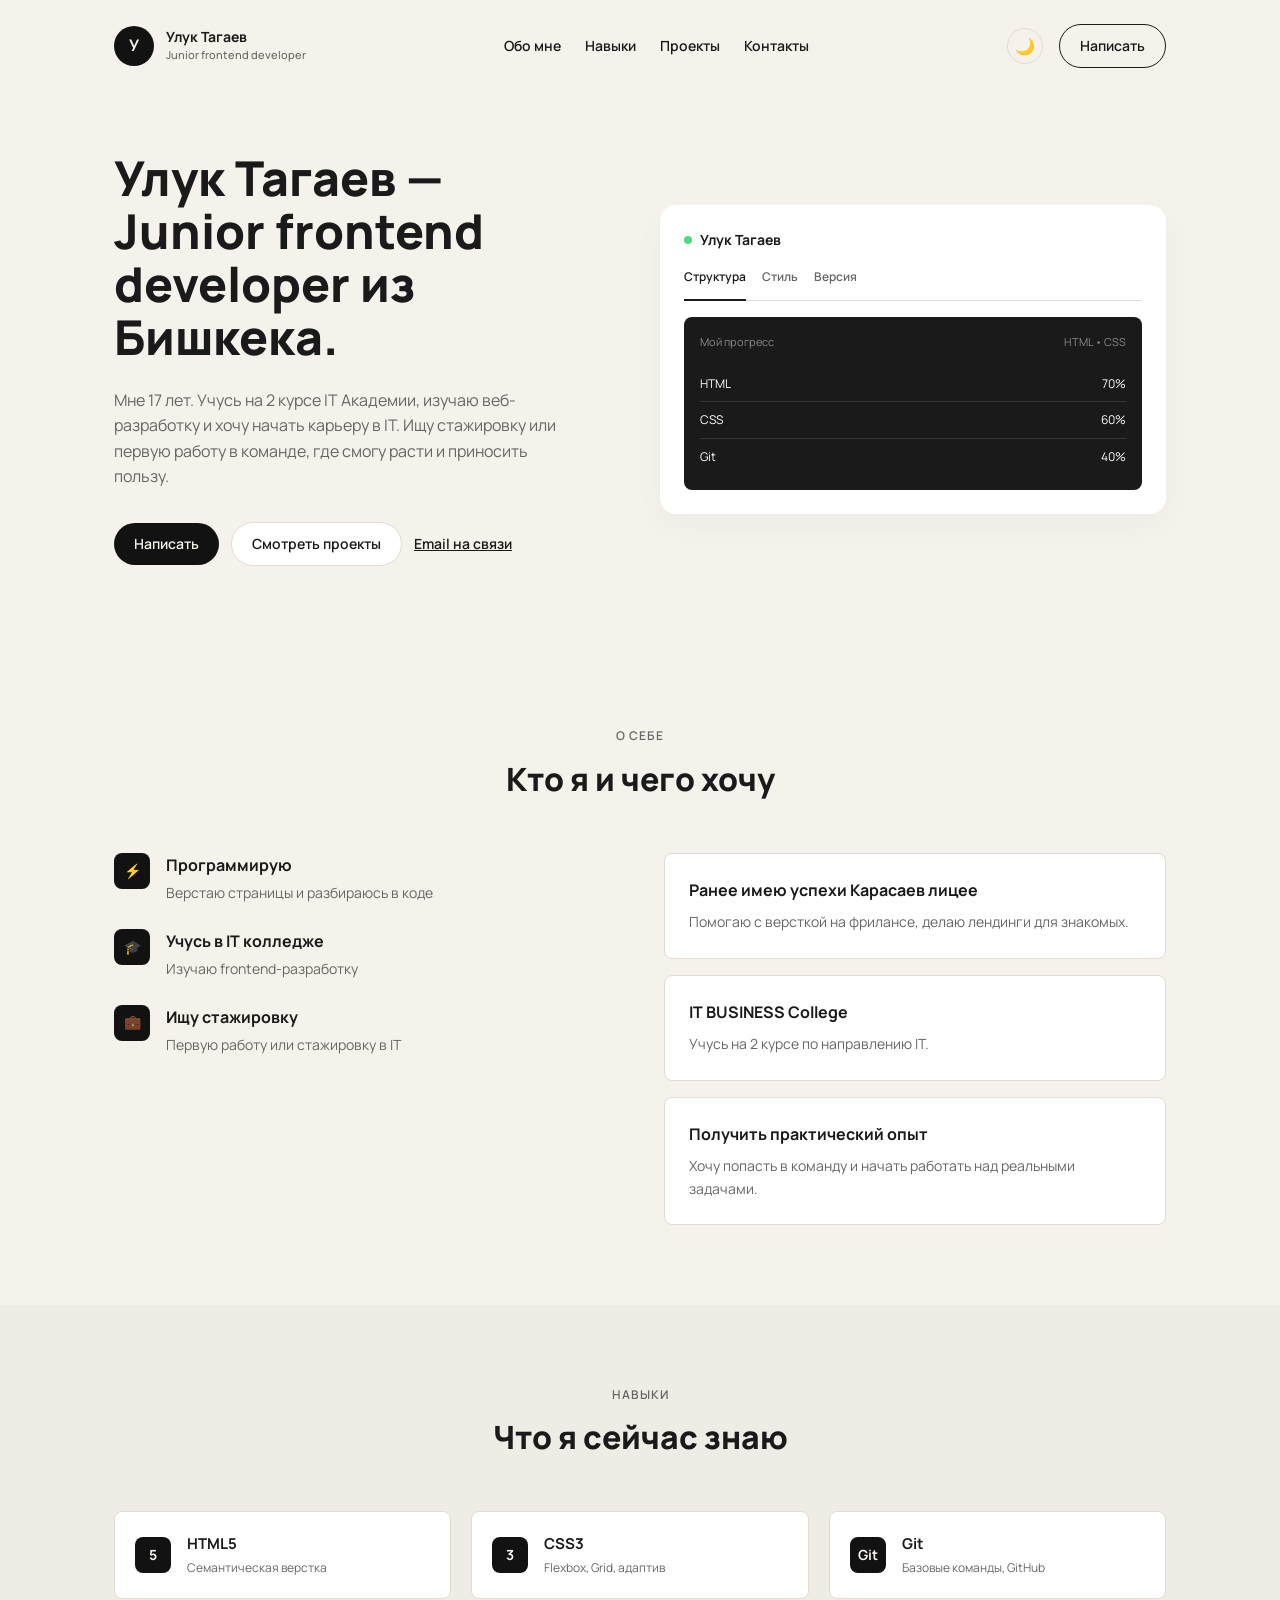
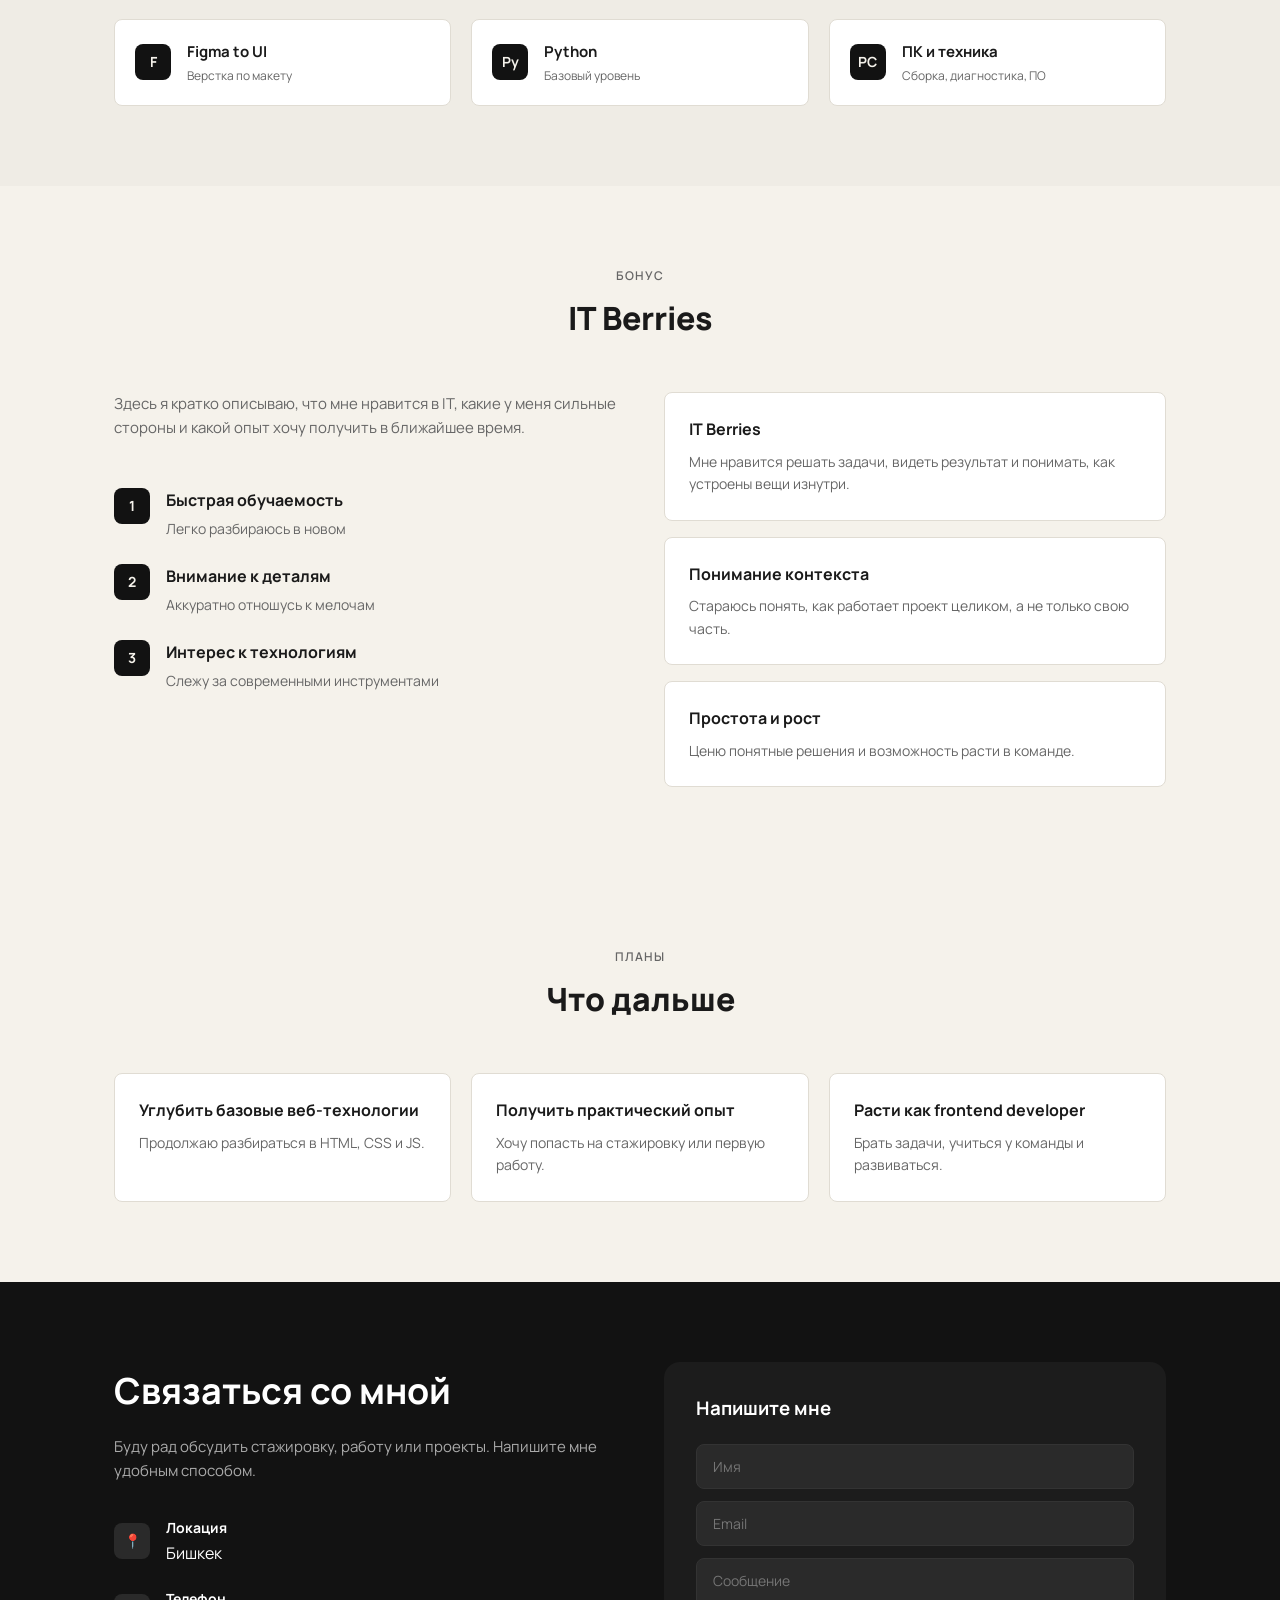
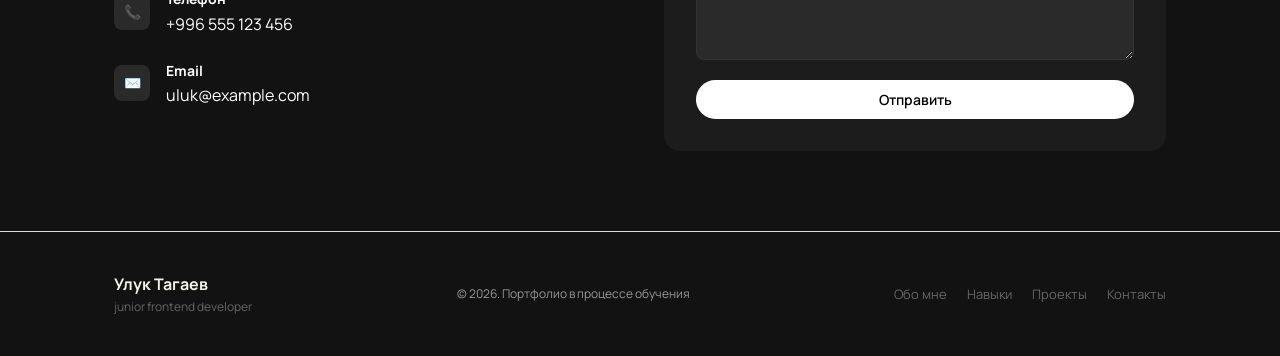
==== commit d48292eb: "Fix HTML structure and update content" ====
--- a/index.html
+++ b/index.html
@@ -18,7 +18,7 @@
         <div class="logo">
           <span class="logo-icon">У</span>
           <span class="logo-text"
-            >Улук Тагаев<br /><small>junior frontend developer</small></span
+            >Улук Тагаев<br /><small>Junior frontend developer</small></span
           >
         </div>
         <button class="burger" id="burgerBtn">☰</button>
@@ -40,10 +40,10 @@
         <div class="container hero-grid">
           <div class="hero-content">
             <h1>
-              Улук Тагаев —<br />junior frontend<br />developer из<br />Бишкека.
+              Улук Тагаев —<br />Junior frontend<br />developer из<br />Бишкека.
             </h1>
             <p>
-              Мне 20 лет. Учусь на 3 курсе IT Академии, изучаю веб-разработку и
+              Мне 17 лет. Учусь на 2 курсе IT Академии, изучаю веб-разработку и
               хочу начать карьеру в IT. Ищу стажировку или первую работу в
               команде, где смогу расти и приносить пользу.
             </p>
@@ -99,7 +99,7 @@
               <div class="list-item">
                 <div class="icon-box">🎓</div>
                 <div>
-                  <h4>Учусь в IT Академии</h4>
+                  <h4>Учусь в IT колледже</h4>
                   <p>Изучаю frontend-разработку</p>
                 </div>
               </div>
@@ -113,14 +113,14 @@
             </div>
             <div class="split-right">
               <div class="card">
-                <h4>Ранее имею успехи Каразуева</h4>
+                <h4>Ранее имею успехи Карасаев лицее</h4>
                 <p>
                   Помогаю с версткой на фрилансе, делаю лендинги для знакомых.
                 </p>
               </div>
               <div class="card">
                 <h4>IT BUSINESS College</h4>
-                <p>Учусь на 3 курсе по направлению IT.</p>
+                <p>Учусь на 2 курсе по направлению IT.</p>
               </div>
               <div class="card">
                 <h4>Получить практический опыт</h4>
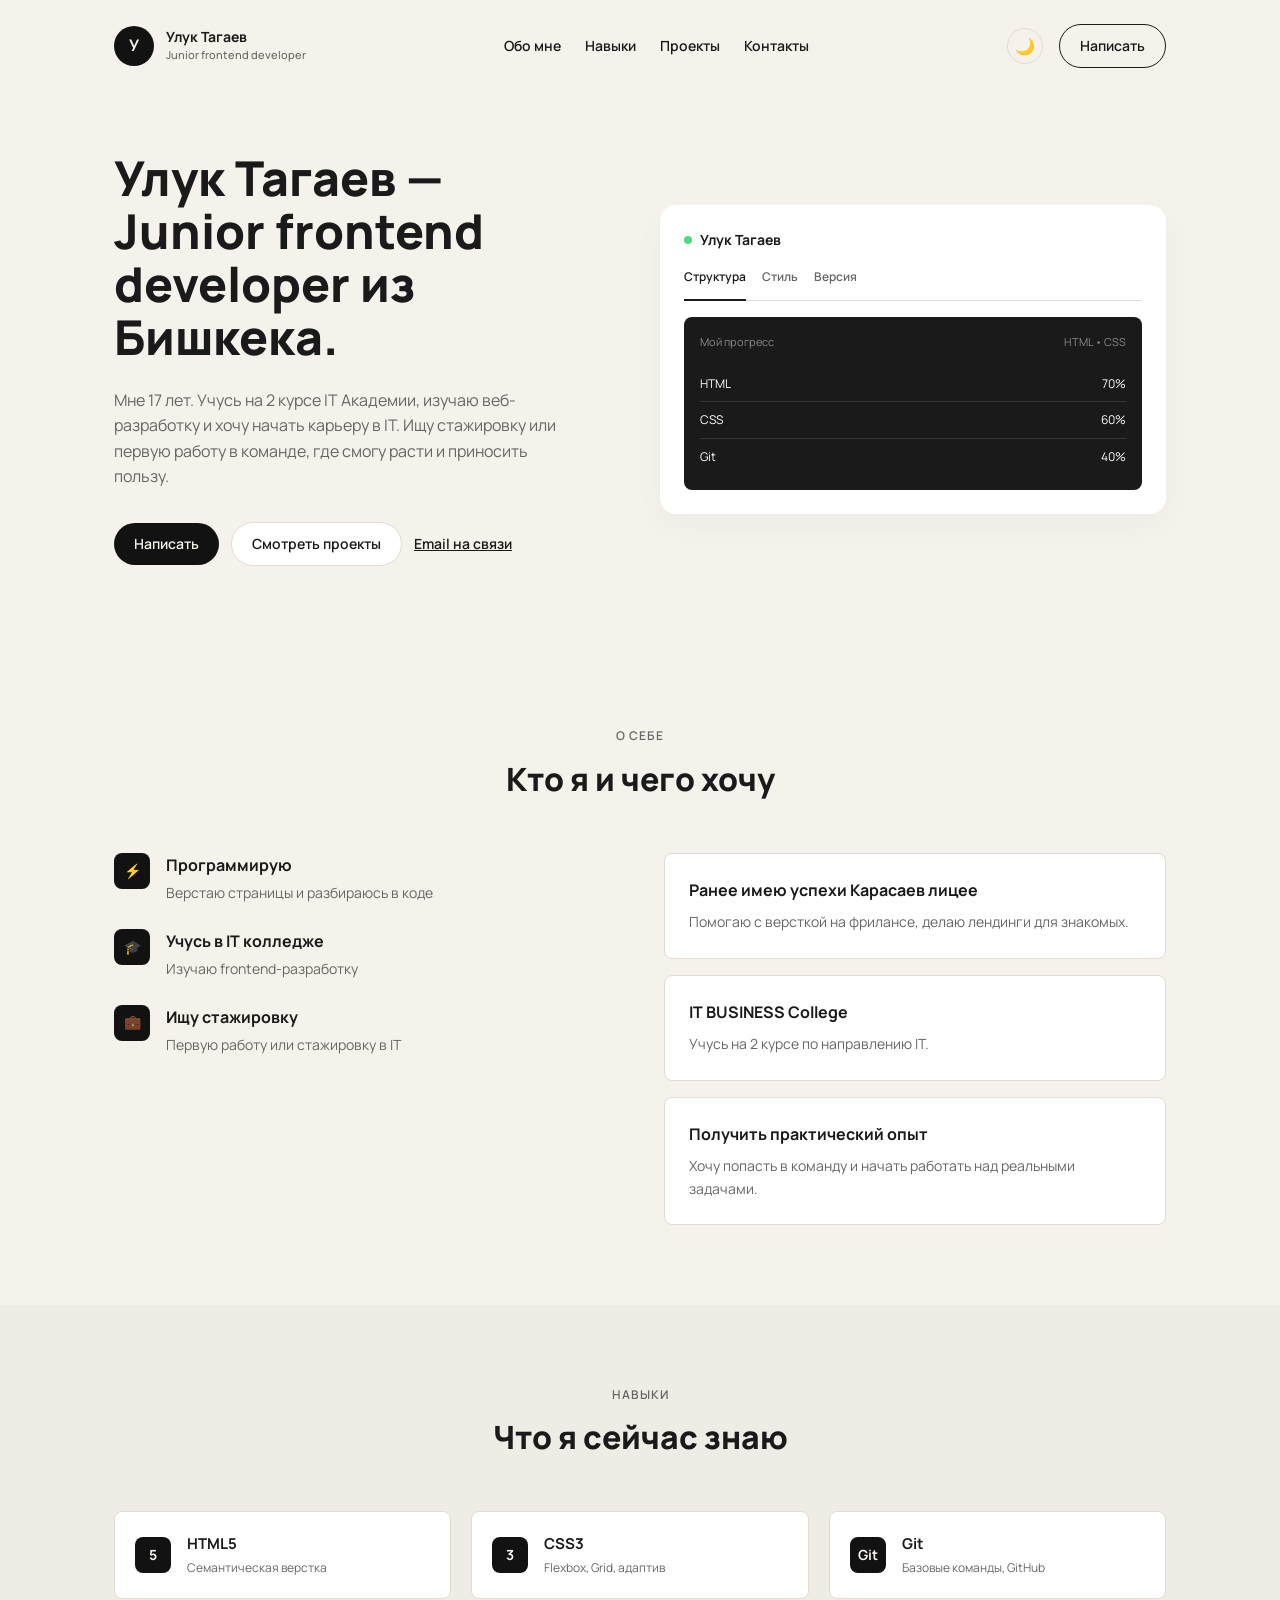
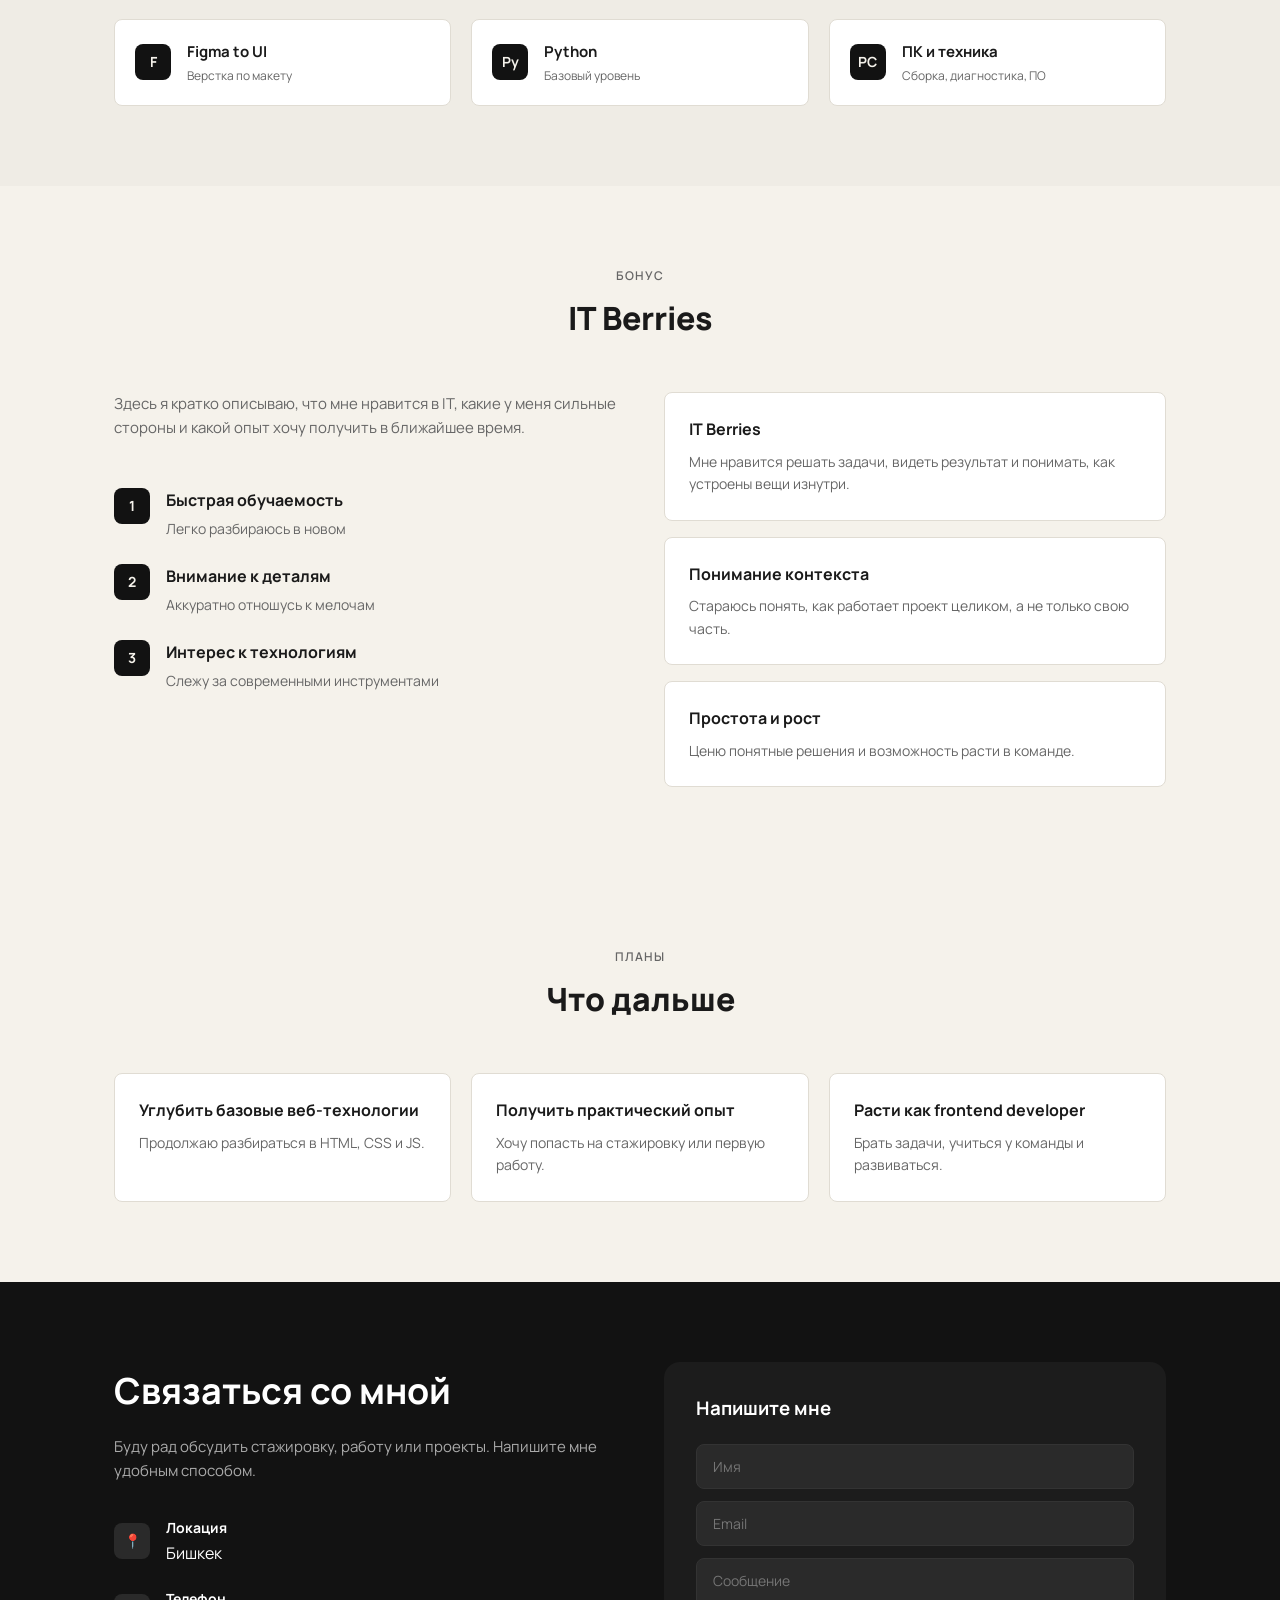
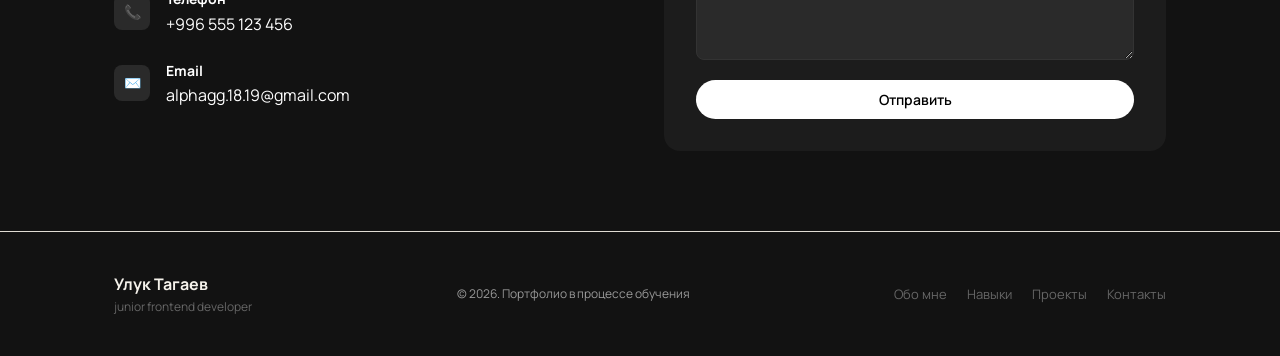
==== commit 0f85b9d4: "Update index.html" ====
--- a/index.html
+++ b/index.html
@@ -11,6 +11,7 @@
       href="https://fonts.googleapis.com/css2?family=Manrope:wght@400;500;600;700;800&display=swap"
       rel="stylesheet"
     />
+<link rel="icon" href="data:image/svg+xml,<svg xmlns=%22http://www.w3.org/2000/svg%22 viewBox=%220 0 100 100%22><text y=%22.9em%22 font-size=%2290%22>💻</text></svg>">
   </head>
   <body>
     <header class="header">
@@ -286,7 +287,7 @@
               </div>
               <div class="contact-item">
                 <span class="icon-box">✉️</span>
-                <div><strong>Email</strong><br />uluk@example.com</div>
+                <div><strong>Email</strong><br />alphagg.18.19@gmail.com</div>
               </div>
             </div>
           </div>
